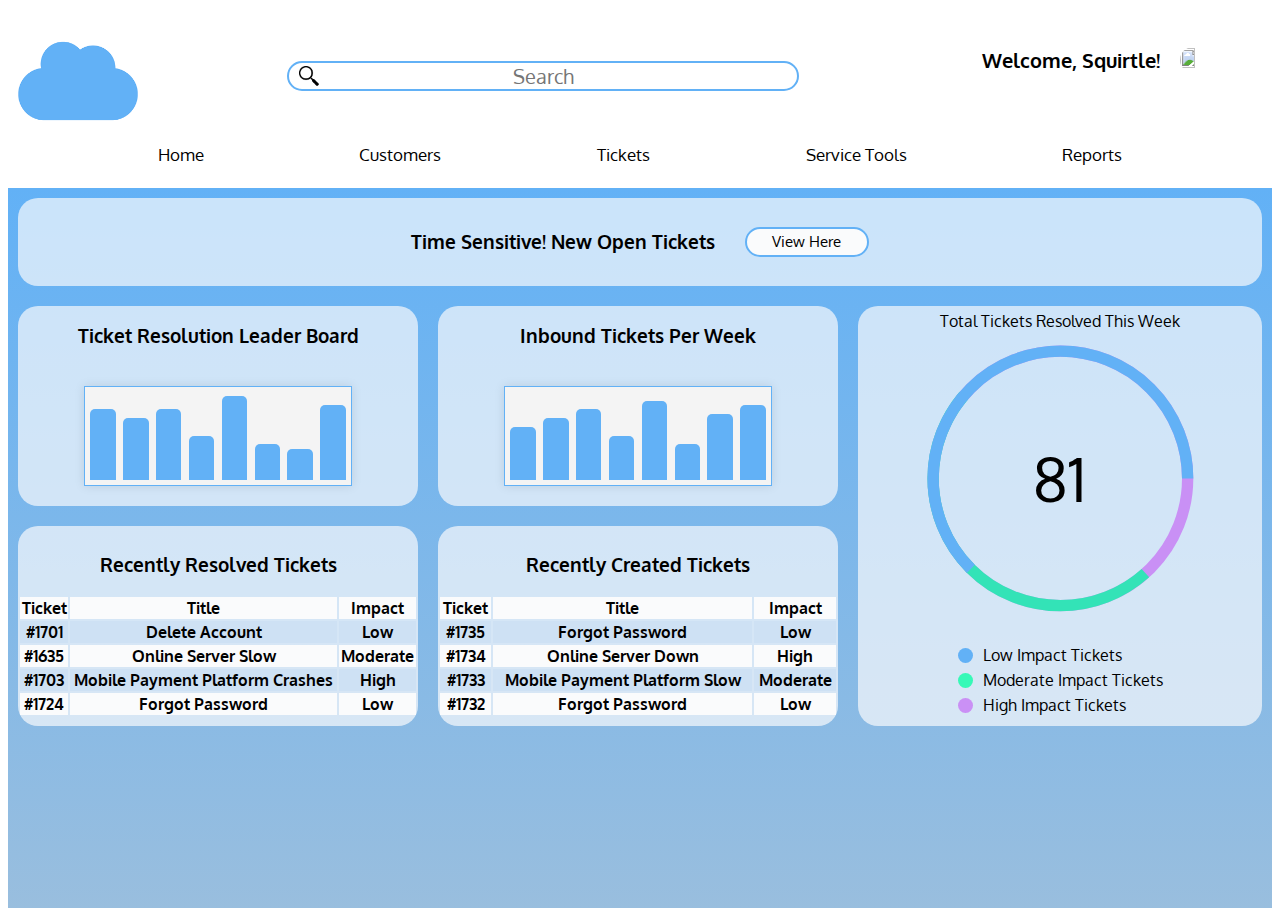
==== sales/index.html @ 40ddb8f3 "Move images folder and create sales directory" ====
<!DOCTYPE html>
<html lang="en">
<head>
    <meta charset="UTF-8">
    <meta name="viewport" content="width=device-width, initial-scale=1.0">
    <link href="style.css" rel="stylesheet">
    <title>Salesforce: Sales</title>
</head>
<body>
    <div class="container">
        <div class="header-menu">
            <div class="header-top">
                <div class="left">
                    <div class="header-logo"></div>
                    <div class="search-bar-container">
                        <input type="text" class="search-bar" placeholder="Search">
                    </div>
                </div>
                <div class="right">
                    <div class="icons">
                        <h4>Welcome, Squirtle!</h4>
                        <img class="pic" src="images/squirtle.png">
                    </div>
                </div>
            </div>
            <div class="header-bottom">
                <div class="Home">
                    <button class="header-button">Home</button>
                </div>
                <div class="Customers">
                    <button class="header-button">Customers</button>
                </div>
                <div class="Tickets">
                    <button class="header-button">Tickets</button>
                </div>
                <div class="Service Tools">
                    <button class="header-button">Service Tools</button>
                </div>
                <div class="Reports">
                    <button class="header-button">Reports</button>
                </div>
            </div>
        </div>
        <div class="lower-container">
            <div class="notifications">
                <h3>Time Sensitive! New Open Tickets</h3>
                <button class="notification-button">View Here</button>
            </div>
            <div class="activities">
                <div class="ticket-activities">
                    <div class="activities-per-rep">
                        <h3>Ticket Resolution Leader Board</h3>
                        <div class="bar-graph-reps">
                            <div class="bar" style="height: 80%;"></div>
                            <div class="bar" style="height: 70%;"></div>
                            <div class="bar" style="height: 80%;"></div>
                            <div class="bar" style="height: 50%;"></div>
                            <div class="bar" style="height: 95%;"></div>
                            <div class="bar" style="height: 40%;"></div>
                            <div class="bar" style="height: 35%;"></div>
                            <div class="bar" style="height: 85%;"></div>
                        </div>
                    </div>
                    <div class="last-resolved-ticket">
                        <h3>Recently Resolved Tickets</h3>
                        <table class="resolved-tickets-table">
                            <tr class="light">
                                <th>Ticket</th>
                                <th>Title</th>
                                <th>Impact</th>
                            </tr>
                            <tr class="dark">
                                <th>#1701</th>
                                <th>Delete Account</th>
                                <th>Low</th>
                            </tr>
                            <tr class="light">
                                <th>#1635</th>
                                <th>Online Server Slow</th>
                                <th>Moderate</th>
                            </tr>
                            <tr class="dark">
                                <th>#1703</th>
                                <th>Mobile Payment Platform Crashes</th>
                                <th>High</th>
                            </tr>
                            <tr class="light">
                                <th>#1724</th>
                                <th>Forgot Password</th>
                                <th>Low</th>
                            </tr>
                        </table>
                    </div>
                </div>
            <div class="tickets">
                <div class="inbound-tickets-per-week">
                    <h3>Inbound Tickets Per Week</h3>
                    <div class="bar-graph-tickets">
                        <div class="bar" style="height: 60%;"></div>
                        <div class="bar" style="height: 70%;"></div>
                        <div class="bar" style="height: 80%;"></div>
                        <div class="bar" style="height: 50%;"></div>
                        <div class="bar" style="height: 90%;"></div>
                        <div class="bar" style="height: 40%;"></div>
                        <div class="bar" style="height: 75%;"></div>
                        <div class="bar" style="height: 85%;"></div>
                    </div>
                </div>
                <div class="recent-tickets">
                    <h3>Recently Created Tickets</h3>
                    <table class="new-tickets-table">
                        <tr class="light">
                            <th>Ticket</th>
                            <th>Title</th>
                            <th>Impact</th>
                        </tr>
                        <tr class="dark">
                            <th>#1735</th>
                            <th>Forgot Password</th>
                            <th>Low</th>
                        </tr>
                        <tr class="light">
                            <th>#1734</th>
                            <th>Online Server Down</th>
                            <th>High</th>
                        </tr>
                        <tr class="dark">
                            <th>#1733</th>
                            <th>Mobile Payment Platform Slow</th>
                            <th>Moderate</th>
                        </tr>
                        <tr class="light">
                            <th>#1732</th>
                            <th>Forgot Password</th>
                            <th>Low</th>
                        </tr>
                    </table>
                </div>
            </div>
                <div class="circle-graph"> Total Tickets Resolved This Week
                    <div class="graph-container">
                        <svg viewBox='0 0 100 100'>
                            <circle cx='50' cy='50' r='45' id='purple'/>
                            <circle cx='50' cy='50' r='45' id='green'/>
                            <circle cx='50' cy='50' r='45' id='blue'/>
                          </svg>
                        <div class='graph-num'>81</div>
                    </div>
                    <div class="key">
                        <div class="key-item">
                            <div class="color-circle" id="blue-key"></div>
                            <div class="Tickets">Low Impact Tickets</div>
                        </div>
                        <div class="key-item">
                            <div class="color-circle" id="green-key"></div>
                            <div class="Tickets">Moderate Impact Tickets</div>
                        </div>
                        <div class="key-item">
                            <div class="color-circle" id="purple-key"></div>
                            <div class="Tickets">High Impact Tickets</div>
                        </div>
                    </div>
                </div>
            </div>
        </div>
        </div>
    </div>
</body>
</html>
---- sales/style.css ----
@import url('https://fonts.googleapis.com/css2?family=Oxygen&display=swap');

* {
    font-family: "Oxygen";
}

.header-menu {
    background-color: white;
    height: 20vh;
}


.header-top {
    height: 15vh;
    display: flex;
    justify-content: space-between;
    align-items: center ;
    gap: 10px
}

.search-bar-container {
    flex: 1; /* Take up remaining space */
    display: flex;
    justify-content: center; 
    align-items: center;
}

.search-bar {
    width: 40vw;
    height: 30px;
    align-content: center;
    text-align: center;
    border: solid 2px rgb(98, 177, 246);
    border-radius: 30px;
    font-size: 20px;
    background: url(/images/Magnifying_glass_icon.svg.png) no-repeat 10px center; 
    background-size: 20px 20px; /* Adjust size of the icon */
    box-sizing: border-box; /* Include padding and border in element's total width and height */
} 

.header-logo {
    background-image: url(/images/crm-icon.png);
    background-repeat: no-repeat;
    background-size: contain; 
    background-position: left; 
    height: 120px;
    width: 120px;
    margin-top: 10px;
    margin-left: 10px;
}

.header-button {
    border: none;
    background-color: white;
    font-family: "Oxygen";
    font-size: 17px;
}

.header-button:hover {
    cursor: pointer;
    color: rgb(98, 177, 246)
}

.header-button:active {
    cursor: pointer;
    color: rgb(153, 190, 222)
}

.header-bottom {
    display: flex;
    justify-content: space-evenly;
    height: 5vh;
}

.left {
    display: flex;
    width: 75vw;
}

.right {
    width: 25vw;
    height: 20vh;
    margin-top: 30px;
}

.icons {
    display: flex;
    justify-content: center;
    align-items: center;
    gap: 20px;
    margin-top: 20px;
    font-size: 20px;
}

.pic {
    border-radius: 100px;
    border: 1px black;
    fill: white;
    height: 100%;
    width: 22%;
}

/* */

.lower-container {
    background: linear-gradient(rgb(98, 177, 246), rgb(153, 190, 222));
    height: 80vh;
    display: flex;
    flex-direction: column;
}

.notifications {
    background-color: rgba(250, 251, 252, 0.686);
    height: 10vh;
    margin: 10px 10px 10px 10px;
    display: flex;
    justify-content: center;
    align-items: center;
    gap: 30px;
    border-radius: 20px;
}

.notification-button {
    border-radius: 30px;
    width: 10%;
    height: 30px;
    font-size: 15px;
    border: solid 2px rgb(98, 177, 246);
    background-color: rgb(250, 251, 252);
}

.notification-button:hover {
    cursor: pointer;
    background-color: rgba(250, 251, 252, 0.777);
}

.notification-button:active {
    cursor: pointer;
    background-color: rgba(250, 251, 252, 0.392);
}

.activities {
    display: flex;
    height: 70vh;
    justify-content: space-around;
    align-content: center;
}

.activities-per-rep,
.last-resolved-ticket,
.inbound-tickets-per-week,
.recent-tickets {
    background-color: rgba(250, 251, 252, 0.686);
    margin: 10px 10px 20px 10px;
    width: 400px;
    height: 200px;
    display: flex;
    justify-content: center;
    border-radius: 20px;
}

/* */ 

.activities-per-rep,
.inbound-tickets-per-week {
    display: flex;
    flex-direction: column;
    align-items: center;
}

.last-resolved-ticket,
.recent-tickets {
    display: flex;
    flex-direction: column;
    align-items: center;
}

.resolved-tickets-table,
.new-tickets-table {
    width: 400px;
    
}

.dark {
    background-color: rgb(206, 225, 244);
}

.light {
    background-color: rgb(250, 251, 252);
}

.bar-graph-reps,
.bar-graph-tickets {
    display: flex;
    justify-content: space-between; /* Evenly distribute the bars */
    align-items: flex-end; /* Align bars to the bottom */
    width: 20vw; 
    height: 40vh;
    margin: 20px auto; /* Center the graph horizontally */
    padding: 5px;
    border: 1px solid rgb(98, 177, 246); /* Optional border */
    background-color: #f4f4f4; /* Background color of the graph container */
    box-shadow: 0 0 10px rgba(0, 0, 0, 0.1); /* Optional shadow for better visibility */
}

.bar {
    width: 10%;
    background-color: rgb(98, 177, 246);
    border-radius: 5px 5px 0 0; /* Rounded top corners for bars */
    height: 200px;
    display: flex;
    align-items: flex-end; /* Align bars to the bottom of their container */
    justify-content: center; /* Center bars horizontally within their container */
    transition: height 0.3s ease; /* Smooth transition for height changes */
}

/* */ 

.circle-graph {
    background-color: rgba(250, 251, 252, 0.686);
    margin: 10px 10px 10px 10px;
    width: 420px;
    height: 420px;
    display: flex;
    flex-direction: column;
    align-items: center;
    justify-content: center;
    border-radius: 20px;
}

.graph-container {
    display: flex;
    align-items: center;
    justify-content: center;
    width: 70%;
    height: 70%;
}

svg {
    display: block; /* Ensures the SVG takes up its own space */
}


/* */

.graph-num {
    position: absolute;
    font-size: 60px;
}

circle {
stroke-width: 4px;
fill: transparent;
}

#purple {
stroke: rgba(197, 115, 244, 0.75);

}

#blue {
stroke: rgb(98, 177, 246);
stroke-dasharray: 205.5, 284; /* length of arc, circumference of circle */
stroke-dashoffset: -105.75; /* offset of arc from start point (1/2 arc length + 1/4 circumference) */
}

#green {
stroke: rgba(0, 255, 162, 0.75);
stroke-dasharray: 135.5, 284; /* length of arc, circumference of circle */
stroke-dashoffset: -37.75; /* offset of  arc from start point (1/2 of arc length) */
}

/* Key Styles */
.key {
    margin-top: 20px;
}
.key-item {
    display: flex;
    align-items: center;
    margin-bottom: 5px;
}
.color-circle {
    width: 15px;
    height: 15px;
    border-radius: 50%;
    margin-right: 10px;
}
#purple-key {
    background-color: rgba(197, 115, 244, 0.75);
}
#green-key {
    background-color: rgba(0, 255, 162, 0.75);
}
#blue-key {
    background-color: rgb(98, 177, 246);
}

/* */

@media (max-width: 1082px) {
    .circle-graph, 
    .notification-button {
        display: none;
    }
}

@media (max-width: 639px) {
    .tickets,
    .circle-graph,
    .icons,
    .bar-graph-reps,
    .bar-graph-tickets {
        display: none;
    }
}

@media (max-width: 360px) {
    .search-bar,
    .icons,
    .header-bottom,
    .notifications,
    .activities,
    .tickets,
    .circle-graph {
        display: none;
    }
}
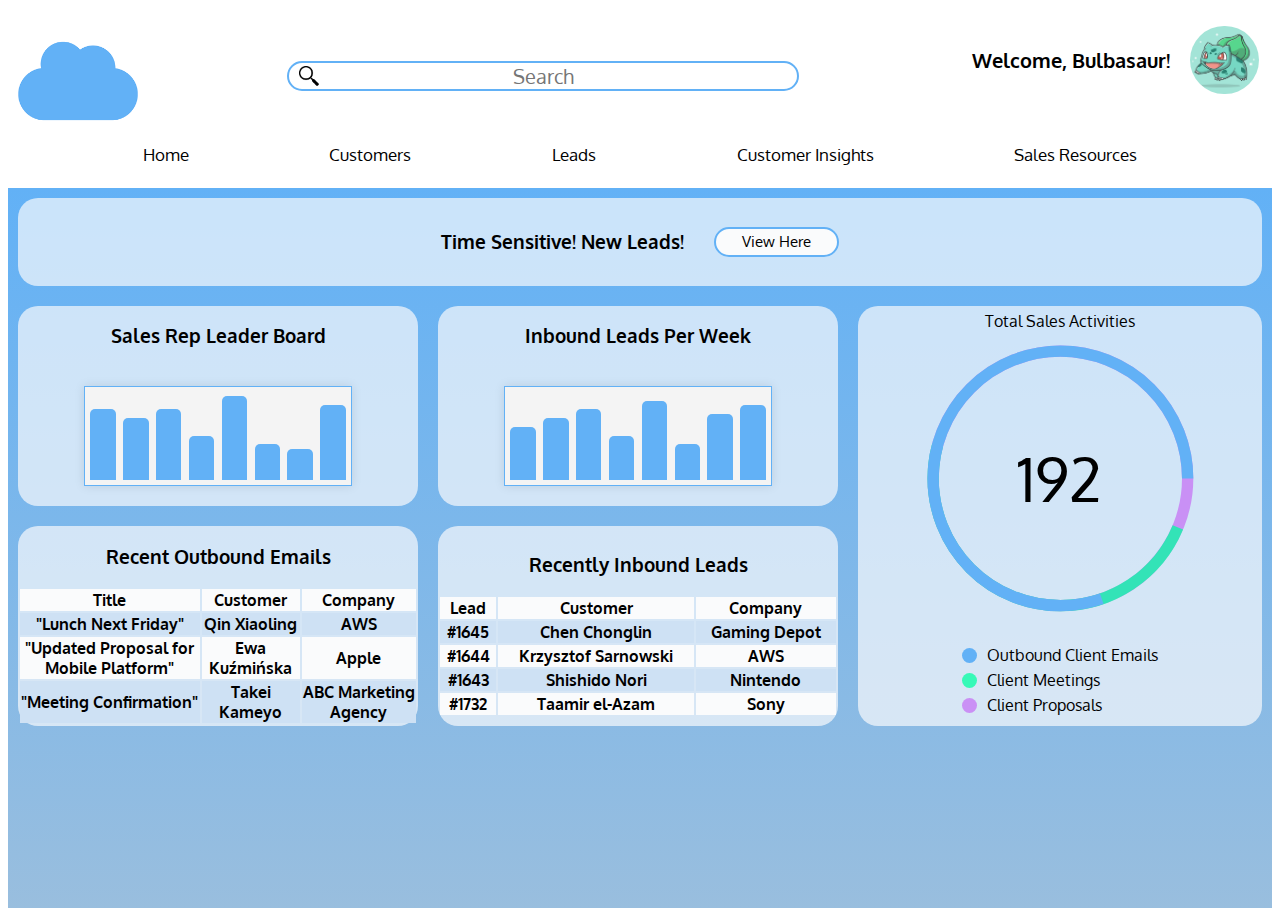
==== commit 895e02cd: "Update sales dashboard" ====
--- a/sales/index.html
+++ b/sales/index.html
@@ -4,7 +4,7 @@
     <meta charset="UTF-8">
     <meta name="viewport" content="width=device-width, initial-scale=1.0">
     <link href="style.css" rel="stylesheet">
-    <title>Salesforce: Sales</title>
+    <title>Customer Cloud: Sales</title>
 </head>
 <body>
     <div class="container">
@@ -18,8 +18,8 @@
                 </div>
                 <div class="right">
                     <div class="icons">
-                        <h4>Welcome, Squirtle!</h4>
-                        <img class="pic" src="images/squirtle.png">
+                        <h4>Welcome, Bulbasaur!</h4>
+                        <img class="pic" src="/images/bulbasaur.png">
                     </div>
                 </div>
             </div>
@@ -31,25 +31,25 @@
                     <button class="header-button">Customers</button>
                 </div>
                 <div class="Tickets">
-                    <button class="header-button">Tickets</button>
+                    <button class="header-button">Leads</button>
                 </div>
                 <div class="Service Tools">
-                    <button class="header-button">Service Tools</button>
+                    <button class="header-button">Customer Insights</button>
                 </div>
                 <div class="Reports">
-                    <button class="header-button">Reports</button>
+                    <button class="header-button">Sales Resources</button>
                 </div>
             </div>
         </div>
         <div class="lower-container">
             <div class="notifications">
-                <h3>Time Sensitive! New Open Tickets</h3>
+                <h3>Time Sensitive! New Leads!</h3>
                 <button class="notification-button">View Here</button>
             </div>
             <div class="activities">
                 <div class="ticket-activities">
                     <div class="activities-per-rep">
-                        <h3>Ticket Resolution Leader Board</h3>
+                        <h3>Sales Rep Leader Board</h3>
                         <div class="bar-graph-reps">
                             <div class="bar" style="height: 80%;"></div>
                             <div class="bar" style="height: 70%;"></div>
@@ -62,39 +62,34 @@
                         </div>
                     </div>
                     <div class="last-resolved-ticket">
-                        <h3>Recently Resolved Tickets</h3>
+                        <h3>Recent Outbound Emails</h3>
                         <table class="resolved-tickets-table">
                             <tr class="light">
-                                <th>Ticket</th>
                                 <th>Title</th>
-                                <th>Impact</th>
+                                <th>Customer</th>
+                                <th>Company</th>
                             </tr>
                             <tr class="dark">
-                                <th>#1701</th>
-                                <th>Delete Account</th>
-                                <th>Low</th>
+                                <th>"Lunch Next Friday"</th>
+                                <th>Qin Xiaoling</th>
+                                <th>AWS</th>
                             </tr>
                             <tr class="light">
-                                <th>#1635</th>
-                                <th>Online Server Slow</th>
-                                <th>Moderate</th>
+                                <th>"Updated Proposal for Mobile Platform"</th>
+                                <th>Ewa Kuźmińska</th>
+                                <th>Apple</th>
                             </tr>
                             <tr class="dark">
-                                <th>#1703</th>
-                                <th>Mobile Payment Platform Crashes</th>
-                                <th>High</th>
-                            </tr>
-                            <tr class="light">
-                                <th>#1724</th>
-                                <th>Forgot Password</th>
-                                <th>Low</th>
+                                <th>"Meeting Confirmation"</th>
+                                <th>Takei Kameyo</th>
+                                <th>ABC Marketing Agency</th>
                             </tr>
                         </table>
                     </div>
                 </div>
             <div class="tickets">
                 <div class="inbound-tickets-per-week">
-                    <h3>Inbound Tickets Per Week</h3>
+                    <h3>Inbound Leads Per Week</h3>
                     <div class="bar-graph-tickets">
                         <div class="bar" style="height: 60%;"></div>
                         <div class="bar" style="height: 70%;"></div>
@@ -107,57 +102,58 @@
                     </div>
                 </div>
                 <div class="recent-tickets">
-                    <h3>Recently Created Tickets</h3>
+                    <h3>Recently Inbound Leads</h3>
                     <table class="new-tickets-table">
                         <tr class="light">
-                            <th>Ticket</th>
-                            <th>Title</th>
-                            <th>Impact</th>
+                            <th>Lead</th>
+                            <th>Customer</th>
+                            <th>Company</th>
                         </tr>
                         <tr class="dark">
-                            <th>#1735</th>
-                            <th>Forgot Password</th>
-                            <th>Low</th>
+                            <th>#1645</th>
+                            <th>Chen Chonglin</th>
+                            <th>Gaming Depot</th>
                         </tr>
                         <tr class="light">
-                            <th>#1734</th>
-                            <th>Online Server Down</th>
-                            <th>High</th>
+                            <th>#1644</th>
+                            <th>Krzysztof Sarnowski</th>
+                            <th>AWS</th>
                         </tr>
                         <tr class="dark">
-                            <th>#1733</th>
-                            <th>Mobile Payment Platform Slow</th>
-                            <th>Moderate</th>
+                            <th>#1643</th>
+                            <th>Shishido Nori
+                            </th>
+                            <th>Nintendo</th>
                         </tr>
                         <tr class="light">
                             <th>#1732</th>
-                            <th>Forgot Password</th>
-                            <th>Low</th>
+                            <th>Taamir el-Azam</th>
+                            <th>Sony</th>
                         </tr>
                     </table>
                 </div>
             </div>
-                <div class="circle-graph"> Total Tickets Resolved This Week
+                <div class="circle-graph"> Total Sales Activities
                     <div class="graph-container">
                         <svg viewBox='0 0 100 100'>
                             <circle cx='50' cy='50' r='45' id='purple'/>
                             <circle cx='50' cy='50' r='45' id='green'/>
                             <circle cx='50' cy='50' r='45' id='blue'/>
                           </svg>
-                        <div class='graph-num'>81</div>
+                        <div class='graph-num'>192</div>
                     </div>
                     <div class="key">
                         <div class="key-item">
                             <div class="color-circle" id="blue-key"></div>
-                            <div class="Tickets">Low Impact Tickets</div>
+                            <div class="Tickets">Outbound Client Emails</div>
                         </div>
                         <div class="key-item">
                             <div class="color-circle" id="green-key"></div>
-                            <div class="Tickets">Moderate Impact Tickets</div>
+                            <div class="Tickets">Client Meetings</div>
                         </div>
                         <div class="key-item">
                             <div class="color-circle" id="purple-key"></div>
-                            <div class="Tickets">High Impact Tickets</div>
+                            <div class="Tickets">Client Proposals</div>
                         </div>
                     </div>
                 </div>
--- a/sales/style.css
+++ b/sales/style.css
@@ -260,14 +260,14 @@
 
 #blue {
 stroke: rgb(98, 177, 246);
-stroke-dasharray: 205.5, 284; /* length of arc, circumference of circle */
-stroke-dashoffset: -105.75; /* offset of arc from start point (1/2 arc length + 1/4 circumference) */
+stroke-dasharray: 305.5, 584; /* length of arc, circumference of circle */
+stroke-dashoffset: -55.75; /* offset of arc from start point (1/2 arc length + 1/4 circumference) */
 }
 
 #green {
 stroke: rgba(0, 255, 162, 0.75);
 stroke-dasharray: 135.5, 284; /* length of arc, circumference of circle */
-stroke-dashoffset: -37.75; /* offset of  arc from start point (1/2 of arc length) */
+stroke-dashoffset: -17.75; /* offset of  arc from start point (1/2 of arc length) */
 }
 
 /* Key Styles */
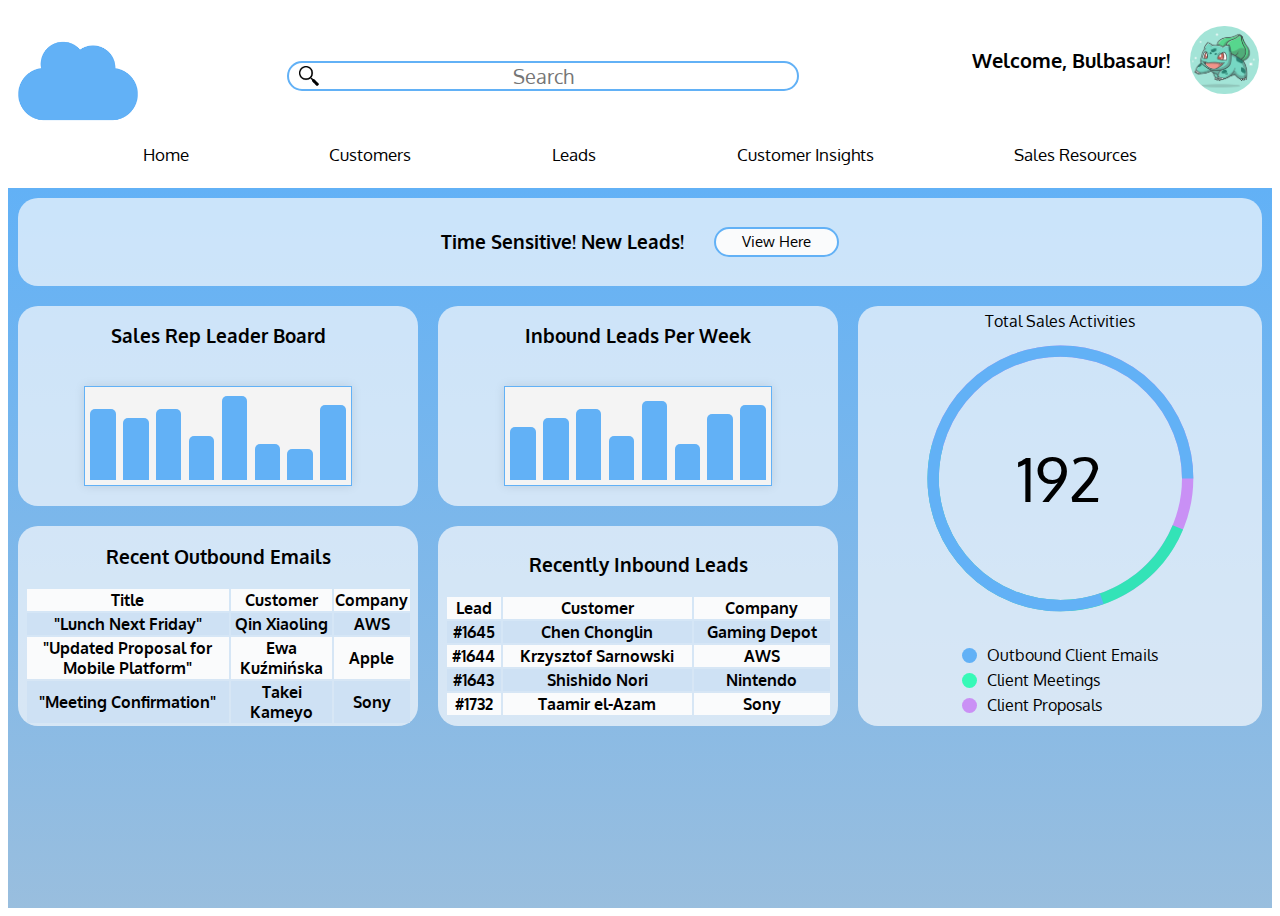
==== commit 92fc6416: "Fix table corner" ====
--- a/sales/index.html
+++ b/sales/index.html
@@ -82,7 +82,7 @@
                             <tr class="dark">
                                 <th>"Meeting Confirmation"</th>
                                 <th>Takei Kameyo</th>
-                                <th>ABC Marketing Agency</th>
+                                <th>Sony</th>
                             </tr>
                         </table>
                     </div>
--- a/sales/style.css
+++ b/sales/style.css
@@ -177,8 +177,11 @@
 
 .resolved-tickets-table,
 .new-tickets-table {
-    width: 400px;
-    
+    width: 387px;
+}
+
+table {
+    border-radius: 20px;
 }
 
 .dark {
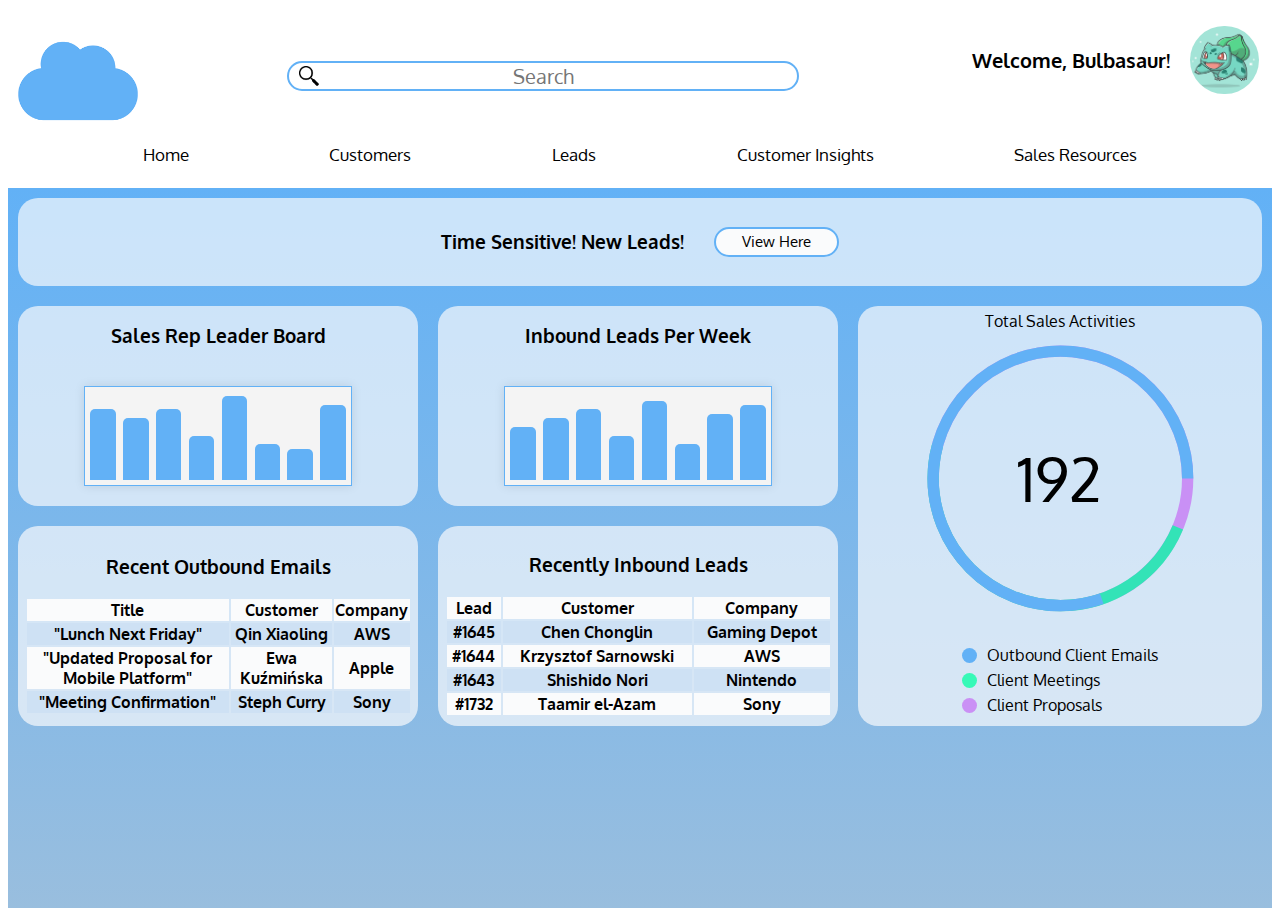
==== commit 596e38ba: "Shorten name in sales table" ====
--- a/sales/index.html
+++ b/sales/index.html
@@ -81,7 +81,7 @@
                             </tr>
                             <tr class="dark">
                                 <th>"Meeting Confirmation"</th>
-                                <th>Takei Kameyo</th>
+                                <th>Steph Curry</th>
                                 <th>Sony</th>
                             </tr>
                         </table>
